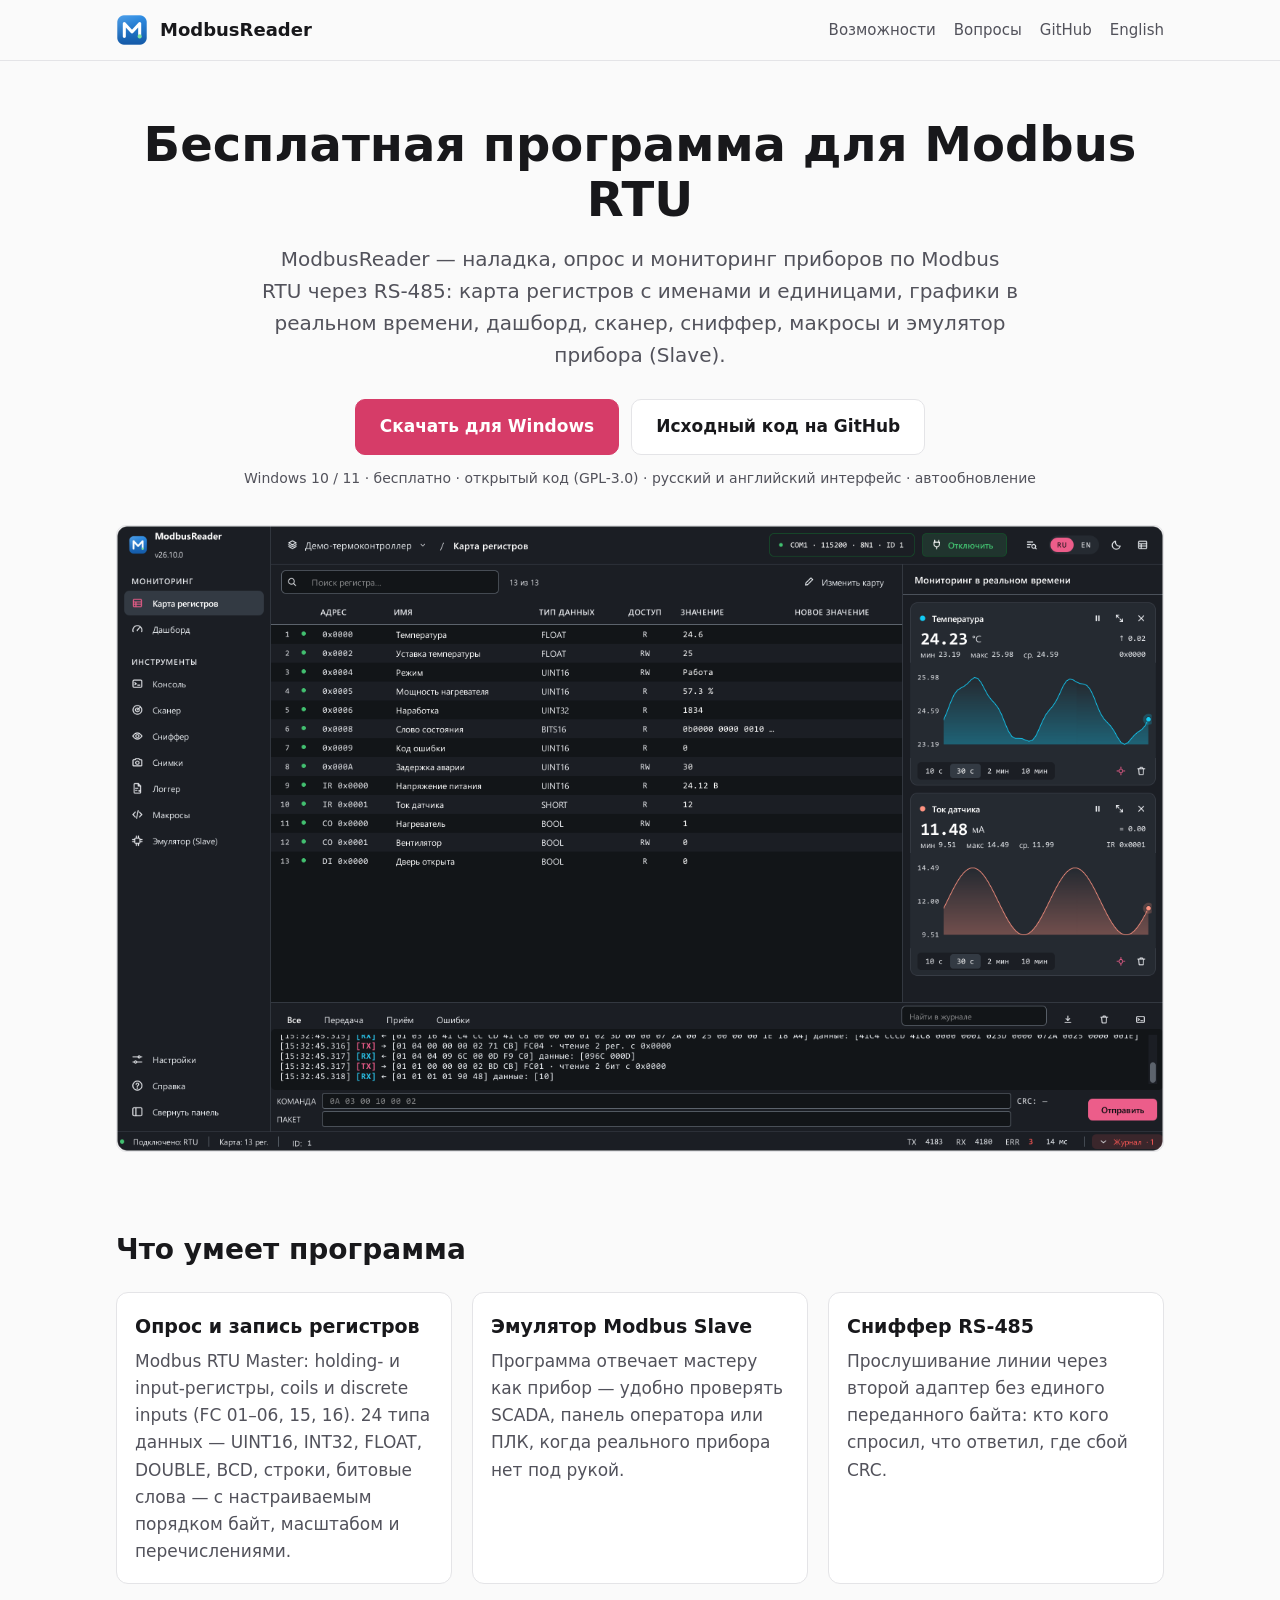
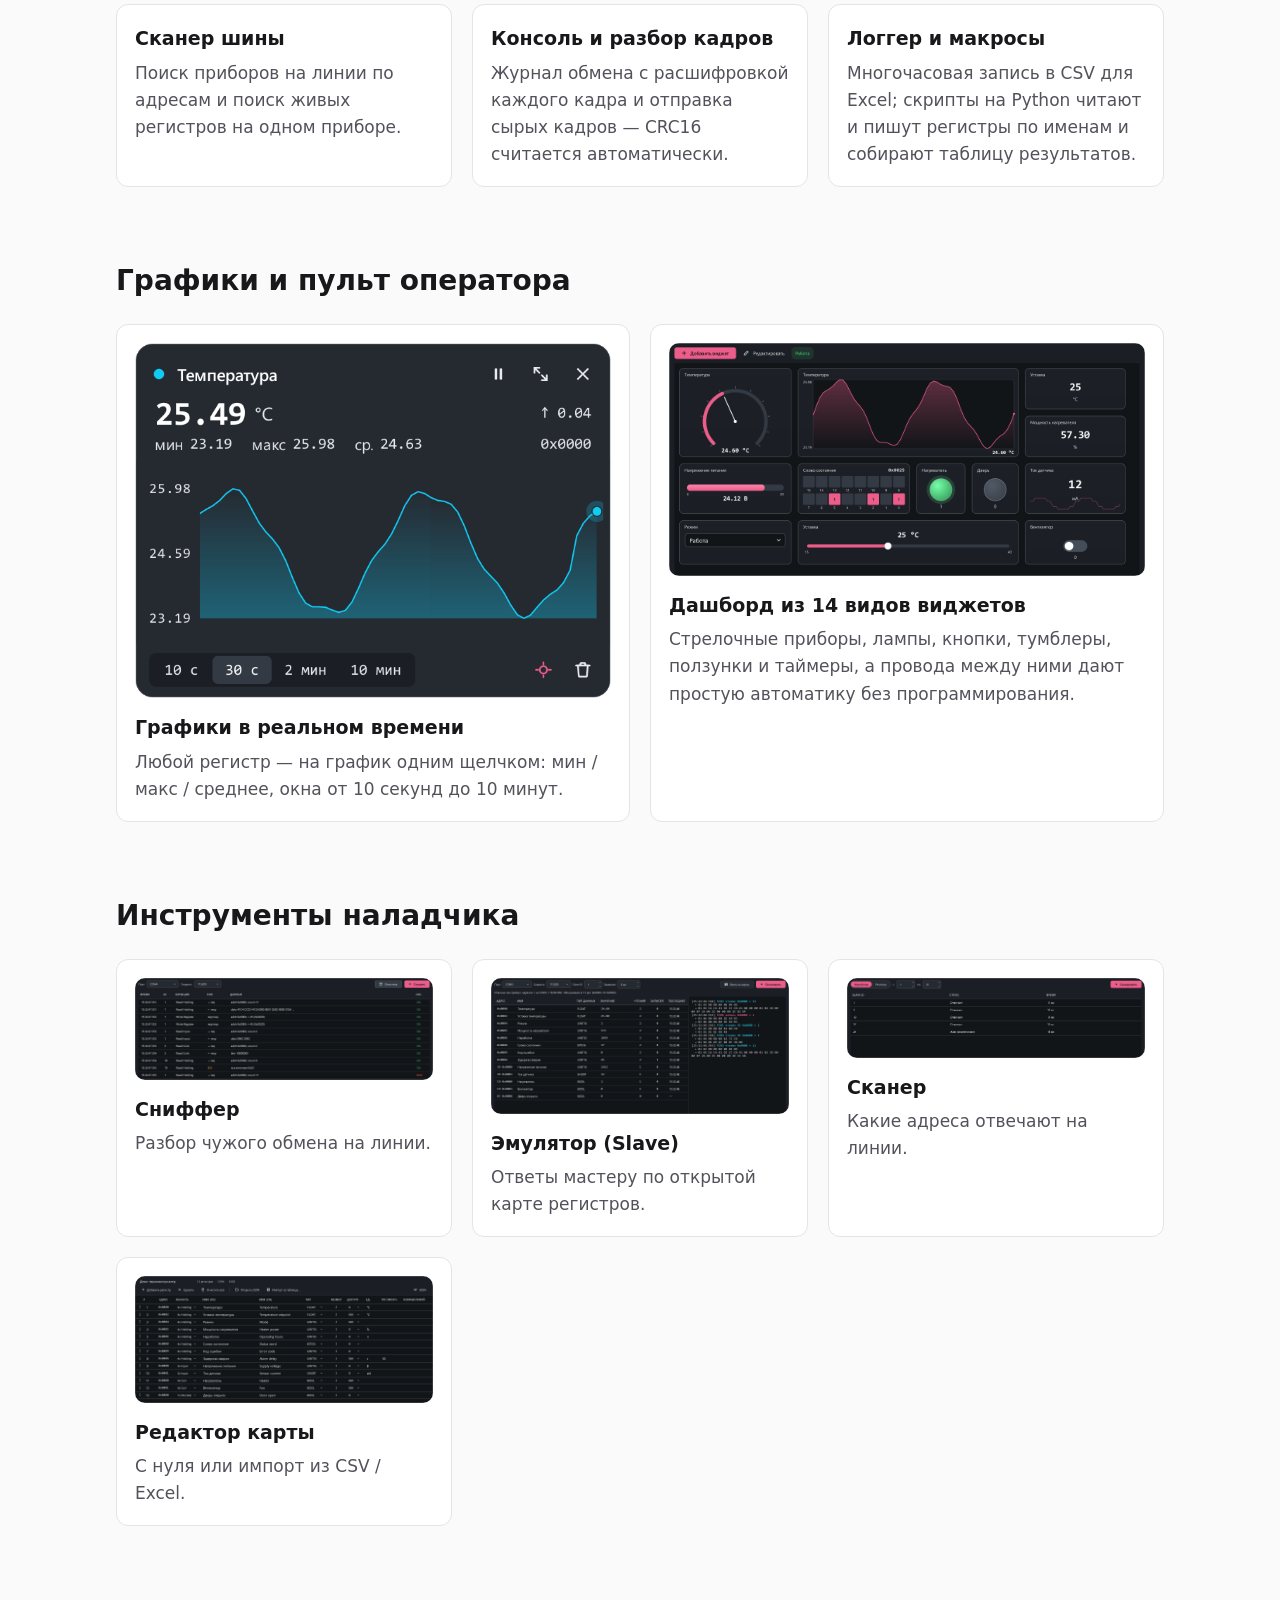
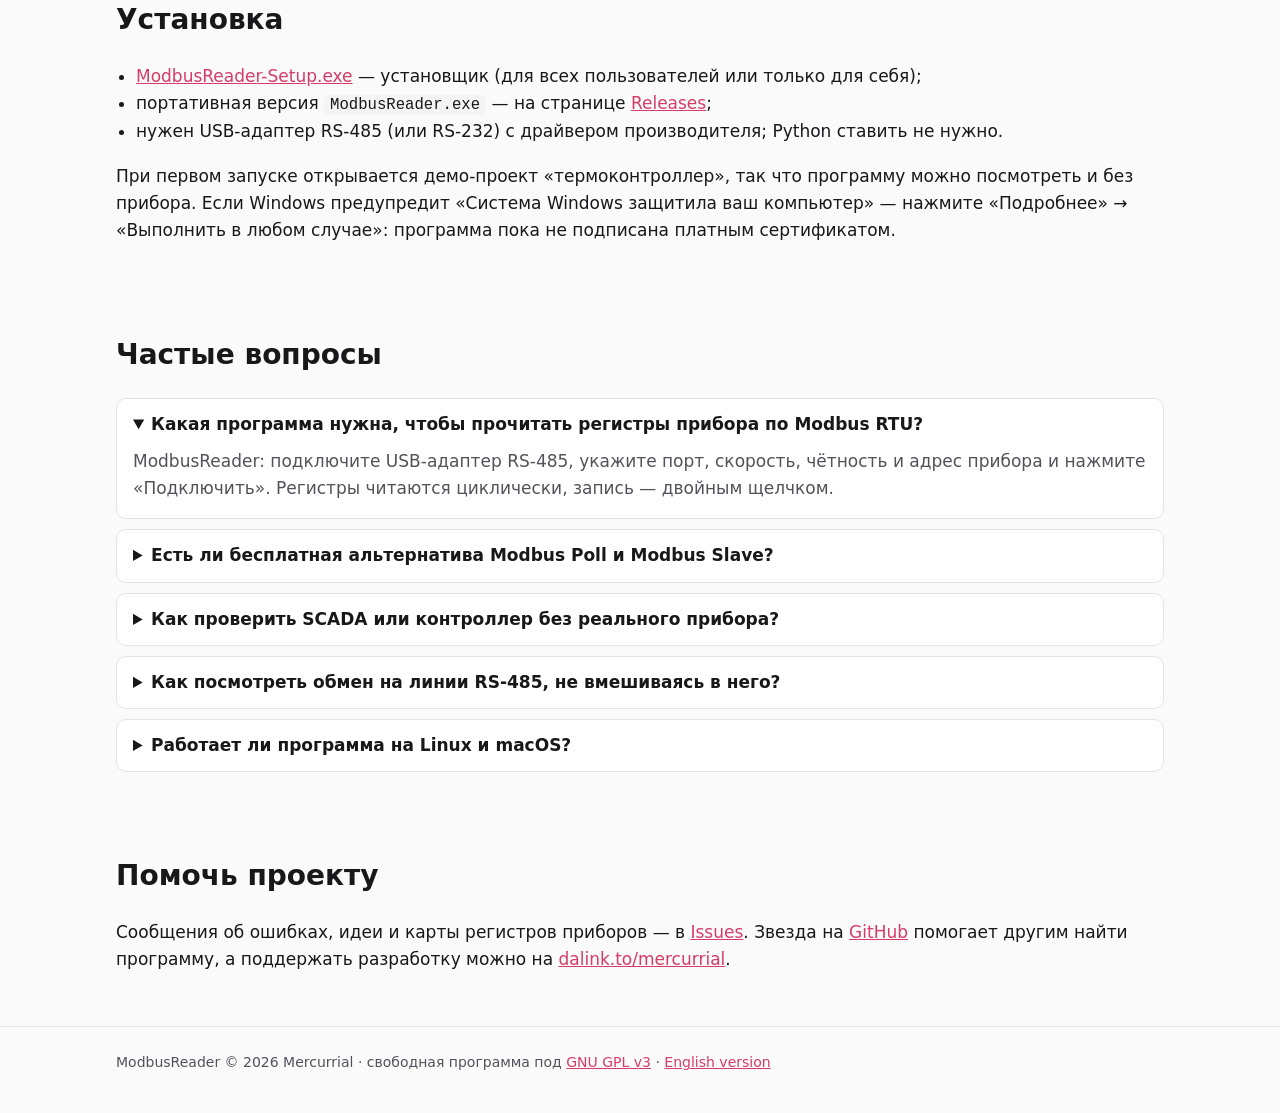
==== docs/index.html @ bf7ee302 "docs: a project site on GitHub Pages (Russian and English) docs/ becomes the site root: a landing pa" ====
<!doctype html>
<html lang="ru">
<head>
<meta charset="utf-8">
<meta name="viewport" content="width=device-width, initial-scale=1">
<title>ModbusReader — бесплатная программа для Modbus RTU и RS-485</title>
<meta name="description" content="Бесплатная программа для Windows для наладки и опроса приборов по Modbus RTU (RS-485): карта регистров, графики, дашборд, сканер, сниффер, макросы и эмулятор Modbus Slave. Открытый код, русский интерфейс.">
<meta name="keywords" content="modbus, modbus rtu, программа для modbus, rs-485, modbus master, modbus slave, эмулятор modbus, сниффер modbus, опрос регистров, modbus poll аналог">
<link rel="canonical" href="https://mercurrial.github.io/ModbusReader/">
<link rel="alternate" hreflang="ru" href="https://mercurrial.github.io/ModbusReader/">
<link rel="alternate" hreflang="en" href="https://mercurrial.github.io/ModbusReader/en/">
<link rel="alternate" hreflang="x-default" href="https://mercurrial.github.io/ModbusReader/">
<link rel="icon" type="image/png" href="images/icon.png">
<meta name="theme-color" content="#111114">
<meta property="og:type" content="website">
<meta property="og:site_name" content="ModbusReader">
<meta property="og:locale" content="ru_RU">
<meta property="og:title" content="ModbusReader — бесплатная программа для Modbus RTU">
<meta property="og:description" content="Наладка и мониторинг приборов по Modbus RTU (RS-485): регистры, графики, дашборд, сниффер, эмулятор Slave. Бесплатно, открытый код, Windows.">
<meta property="og:url" content="https://mercurrial.github.io/ModbusReader/">
<meta property="og:image" content="https://mercurrial.github.io/ModbusReader/images/social.png">
<meta property="og:image:width" content="1280">
<meta property="og:image:height" content="640">
<meta name="twitter:card" content="summary_large_image">
<link rel="stylesheet" href="site.css">
<script type="application/ld+json">
{
  "@context": "https://schema.org",
  "@type": "SoftwareApplication",
  "name": "ModbusReader",
  "alternateName": "Modbus Reader",
  "description": "Бесплатная программа для наладки и мониторинга приборов по Modbus RTU (RS-485): карта регистров, графики, дашборд, сканер, сниффер, макросы и эмулятор Modbus Slave.",
  "applicationCategory": "DeveloperApplication",
  "applicationSubCategory": "Industrial automation, Modbus RTU master and slave",
  "operatingSystem": "Windows 10, Windows 11",
  "softwareVersion": "26.10.1",
  "datePublished": "2026-10-20",
  "inLanguage": ["ru", "en"],
  "isAccessibleForFree": true,
  "license": "https://www.gnu.org/licenses/gpl-3.0.html",
  "url": "https://mercurrial.github.io/ModbusReader/",
  "downloadUrl": "https://github.com/Mercurrial/ModbusReader/releases/latest/download/ModbusReader-Setup.exe",
  "installUrl": "https://github.com/Mercurrial/ModbusReader/releases/latest",
  "codeRepository": "https://github.com/Mercurrial/ModbusReader",
  "image": "https://mercurrial.github.io/ModbusReader/images/social.png",
  "screenshot": "https://mercurrial.github.io/ModbusReader/images/main.png",
  "offers": { "@type": "Offer", "price": "0", "priceCurrency": "RUB" },
  "author": { "@type": "Person", "name": "Mercurrial", "url": "https://github.com/Mercurrial" }
}
</script>
<script type="application/ld+json">
{
  "@context": "https://schema.org",
  "@type": "FAQPage",
  "mainEntity": [
    { "@type": "Question", "name": "Какая программа нужна, чтобы прочитать регистры прибора по Modbus RTU?",
      "acceptedAnswer": { "@type": "Answer", "text": "ModbusReader — бесплатная программа для Windows: подключите USB-адаптер RS-485, укажите порт, скорость, чётность и адрес прибора и нажмите «Подключить». Регистры читаются циклически, запись — двойным щелчком по значению." } },
    { "@type": "Question", "name": "Есть ли бесплатная альтернатива Modbus Poll и Modbus Slave?",
      "acceptedAnswer": { "@type": "Answer", "text": "Да. ModbusReader работает и мастером (опрос приборов), и эмулятором прибора (Slave), бесплатно и с открытым кодом под GPL-3.0." } },
    { "@type": "Question", "name": "Как проверить SCADA или контроллер без реального прибора?",
      "acceptedAnswer": { "@type": "Answer", "text": "В режиме «Эмулятор (Slave)» ModbusReader отвечает мастеру как прибор по открытой карте регистров (FC 01–06, 15, 16). Для проверки на одном компьютере подойдёт пара виртуальных COM-портов, например com0com." } },
    { "@type": "Question", "name": "Как посмотреть обмен на линии RS-485, не вмешиваясь в него?",
      "acceptedAnswer": { "@type": "Answer", "text": "Сниффер ModbusReader слушает линию через второй адаптер, не передавая ни байта, и показывает запросы, ответы и ошибки CRC." } }
  ]
}
</script>
</head>
<body>

<header class="top">
  <div class="wrap">
    <img src="images/icon.png" alt="" width="32" height="32">
    <b>ModbusReader</b>
    <nav>
      <a class="opt" href="#features">Возможности</a>
      <a class="opt" href="#faq">Вопросы</a>
      <a href="https://github.com/Mercurrial/ModbusReader">GitHub</a>
      <a href="en/" hreflang="en" lang="en">English</a>
    </nav>
  </div>
</header>

<main>
<div class="wrap">

  <div class="hero">
    <h1>Бесплатная программа для&nbsp;Modbus RTU</h1>
    <p class="lead">ModbusReader — наладка, опрос и мониторинг приборов по Modbus RTU
      через RS-485: карта регистров с именами и единицами, графики в реальном времени,
      дашборд, сканер, сниффер, макросы и эмулятор прибора (Slave).</p>
    <div class="btns">
      <a class="btn primary" href="https://github.com/Mercurrial/ModbusReader/releases/latest/download/ModbusReader-Setup.exe">Скачать для Windows</a>
      <a class="btn" href="https://github.com/Mercurrial/ModbusReader">Исходный код на GitHub</a>
    </div>
    <p class="note">Windows 10 / 11 · бесплатно · открытый код (GPL-3.0) · русский и английский интерфейс · автообновление</p>
    <img class="shot" src="images/main.png" width="2880" height="1720"
         alt="Окно ModbusReader: карта регистров Modbus, живые графики и журнал обмена с разбором кадров">
  </div>

  <section id="features">
    <h2>Что умеет программа</h2>
    <div class="grid">
      <div class="card">
        <h3>Опрос и запись регистров</h3>
        <p>Modbus RTU Master: holding- и input-регистры, coils и discrete inputs
          (FC 01–06, 15, 16). 24 типа данных — UINT16, INT32, FLOAT, DOUBLE, BCD,
          строки, битовые слова — с настраиваемым порядком байт, масштабом и перечислениями.</p>
      </div>
      <div class="card">
        <h3>Эмулятор Modbus Slave</h3>
        <p>Программа отвечает мастеру как прибор — удобно проверять SCADA,
          панель оператора или ПЛК, когда реального прибора нет под рукой.</p>
      </div>
      <div class="card">
        <h3>Сниффер RS-485</h3>
        <p>Прослушивание линии через второй адаптер без единого переданного байта:
          кто кого спросил, что ответил, где сбой CRC.</p>
      </div>
      <div class="card">
        <h3>Сканер шины</h3>
        <p>Поиск приборов на линии по адресам и поиск живых регистров на одном приборе.</p>
      </div>
      <div class="card">
        <h3>Консоль и разбор кадров</h3>
        <p>Журнал обмена с расшифровкой каждого кадра и отправка сырых кадров —
          CRC16 считается автоматически.</p>
      </div>
      <div class="card">
        <h3>Логгер и макросы</h3>
        <p>Многочасовая запись в CSV для Excel; скрипты на Python читают и пишут
          регистры по именам и собирают таблицу результатов.</p>
      </div>
    </div>
  </section>

  <section>
    <h2>Графики и пульт оператора</h2>
    <div class="grid">
      <div class="card">
        <img src="images/trend.png" alt="График значения регистра Modbus в реальном времени" loading="lazy">
        <h3>Графики в реальном времени</h3>
        <p>Любой регистр — на график одним щелчком: мин / макс / среднее, окна от 10 секунд до 10 минут.</p>
      </div>
      <div class="card">
        <img src="images/dashboard.png" alt="Дашборд из виджетов: стрелочные приборы, лампы, кнопки" loading="lazy">
        <h3>Дашборд из 14 видов виджетов</h3>
        <p>Стрелочные приборы, лампы, кнопки, тумблеры, ползунки и таймеры, а провода
          между ними дают простую автоматику без программирования.</p>
      </div>
    </div>
  </section>

  <section>
    <h2>Инструменты наладчика</h2>
    <div class="grid">
      <div class="card"><img src="images/sniffer.png" alt="Сниффер Modbus RTU" loading="lazy"><h3>Сниффер</h3><p>Разбор чужого обмена на линии.</p></div>
      <div class="card"><img src="images/slave.png" alt="Эмулятор прибора Modbus Slave" loading="lazy"><h3>Эмулятор (Slave)</h3><p>Ответы мастеру по открытой карте регистров.</p></div>
      <div class="card"><img src="images/scanner.png" alt="Сканер адресов Modbus" loading="lazy"><h3>Сканер</h3><p>Какие адреса отвечают на линии.</p></div>
      <div class="card"><img src="images/editor.png" alt="Редактор карты регистров Modbus с импортом из Excel" loading="lazy"><h3>Редактор карты</h3><p>С нуля или импорт из CSV / Excel.</p></div>
    </div>
  </section>

  <section id="install">
    <h2>Установка</h2>
    <ul class="plain">
      <li><a href="https://github.com/Mercurrial/ModbusReader/releases/latest/download/ModbusReader-Setup.exe">ModbusReader-Setup.exe</a> — установщик (для всех пользователей или только для себя);</li>
      <li>портативная версия <code>ModbusReader.exe</code> — на странице <a href="https://github.com/Mercurrial/ModbusReader/releases/latest">Releases</a>;</li>
      <li>нужен USB-адаптер RS-485 (или RS-232) с драйвером производителя; Python ставить не нужно.</li>
    </ul>
    <p>При первом запуске открывается демо-проект «термоконтроллер», так что программу
      можно посмотреть и без прибора. Если Windows предупредит «Система Windows защитила
      ваш компьютер» — нажмите «Подробнее» → «Выполнить в любом случае»: программа пока
      не подписана платным сертификатом.</p>
  </section>

  <section id="faq">
    <h2>Частые вопросы</h2>
    <details open>
      <summary>Какая программа нужна, чтобы прочитать регистры прибора по Modbus RTU?</summary>
      <p>ModbusReader: подключите USB-адаптер RS-485, укажите порт, скорость, чётность и адрес
        прибора и нажмите «Подключить». Регистры читаются циклически, запись — двойным щелчком.</p>
    </details>
    <details>
      <summary>Есть ли бесплатная альтернатива Modbus Poll и Modbus Slave?</summary>
      <p>Да — ModbusReader работает и мастером, и эмулятором прибора, бесплатно и с открытым кодом.</p>
    </details>
    <details>
      <summary>Как проверить SCADA или контроллер без реального прибора?</summary>
      <p>Включите «Эмулятор (Slave)»: программа ответит мастеру по открытой карте регистров
        (FC 01–06, 15, 16). На одном компьютере подойдёт пара виртуальных COM-портов, например com0com.</p>
    </details>
    <details>
      <summary>Как посмотреть обмен на линии RS-485, не вмешиваясь в него?</summary>
      <p>Сниффер слушает линию через второй адаптер, ничего не передавая, и показывает запросы,
        ответы и ошибки CRC.</p>
    </details>
    <details>
      <summary>Работает ли программа на Linux и macOS?</summary>
      <p>Готовые сборки — для Windows. На Linux и macOS программу можно запустить из исходников
        (Python 3.10+), инструкция — в <a href="https://github.com/Mercurrial/ModbusReader#для-разработчиков">README</a>.</p>
    </details>
  </section>

  <section>
    <h2>Помочь проекту</h2>
    <p>Сообщения об ошибках, идеи и карты регистров приборов — в
      <a href="https://github.com/Mercurrial/ModbusReader/issues">Issues</a>.
      Звезда на <a href="https://github.com/Mercurrial/ModbusReader">GitHub</a> помогает другим найти программу,
      а поддержать разработку можно на <a href="https://dalink.to/mercurrial">dalink.to/mercurrial</a>.</p>
  </section>

</div>
</main>

<footer>
  <div class="wrap">ModbusReader © 2026 Mercurrial · свободная программа под
    <a href="https://github.com/Mercurrial/ModbusReader/blob/main/LICENSE">GNU GPL v3</a> ·
    <a href="en/" hreflang="en" lang="en">English version</a></div>
</footer>

</body>
</html>
---- docs/site.css ----
/* The project page (GitHub Pages, served from /docs). Plain CSS, no build. */
:root {
  --bg: #fafafa; --surface: #ffffff; --text: #18181b; --muted: #52525b;
  --line: #e4e4e7; --accent: #d63c68; --accent-fg: #ffffff; --code: #f4f4f5;
}
@media (prefers-color-scheme: dark) {
  :root {
    --bg: #111114; --surface: #1a1a1f; --text: #ececf1; --muted: #a1a1aa;
    --line: #2a2a31; --accent: #e8577f; --accent-fg: #ffffff; --code: #222228;
  }
}
* { box-sizing: border-box; }
html { -webkit-text-size-adjust: 100%; }
body {
  margin: 0; background: var(--bg); color: var(--text);
  font: 17px/1.6 system-ui, -apple-system, "Segoe UI", Roboto, sans-serif;
}
img { max-width: 100%; height: auto; display: block; border-radius: 10px; }
a { color: var(--accent); }
.wrap { max-width: 1080px; margin: 0 auto; padding: 0 16px; }
header.top { border-bottom: 1px solid var(--line); }
header.top .wrap { display: flex; align-items: center; gap: 12px; height: 60px; }
header.top img { width: 32px; height: 32px; border-radius: 7px; }
header.top b { font-size: 18px; }
header.top nav { margin-left: auto; display: flex; gap: 18px; font-size: 15px; }
header.top nav a { color: var(--muted); text-decoration: none; }
header.top nav a:hover { color: var(--text); }
.hero { padding: 56px 0 32px; text-align: center; }
.hero h1 { font-size: clamp(30px, 5vw, 48px); line-height: 1.15; margin: 0 0 16px; }
.hero p.lead { font-size: 20px; color: var(--muted); max-width: 760px; margin: 0 auto 28px; }
.btns { display: flex; gap: 12px; justify-content: center; flex-wrap: wrap; }
.btn {
  display: inline-block; padding: 13px 24px; border-radius: 10px; font-weight: 600;
  text-decoration: none; border: 1px solid var(--line); color: var(--text); background: var(--surface);
}
.btn.primary { background: var(--accent); border-color: var(--accent); color: var(--accent-fg); }
.note { font-size: 14px; color: var(--muted); margin-top: 12px; }
.shot { margin: 36px 0 8px; border: 1px solid var(--line); }
section { padding: 36px 0; }
h2 { font-size: 28px; margin: 0 0 20px; }
h3 { font-size: 19px; margin: 0 0 6px; }
.grid { display: grid; grid-template-columns: repeat(auto-fit, minmax(300px, 1fr)); gap: 20px; }
.card { background: var(--surface); border: 1px solid var(--line); border-radius: 12px; padding: 18px; }
.card img { margin-bottom: 14px; }
.card p { margin: 0; color: var(--muted); }
ul.plain { padding-left: 20px; }
details { background: var(--surface); border: 1px solid var(--line); border-radius: 10px; padding: 12px 16px; margin-bottom: 10px; }
summary { cursor: pointer; font-weight: 600; }
details p { color: var(--muted); margin: 10px 0 4px; }
code { background: var(--code); padding: 1px 6px; border-radius: 5px; font-size: 0.92em; }
footer { border-top: 1px solid var(--line); padding: 24px 0 40px; color: var(--muted); font-size: 14px; }
@media (max-width: 600px) {
  header.top nav a.opt { display: none; }
  .hero { padding-top: 36px; }
  .hero p.lead { font-size: 18px; }
}
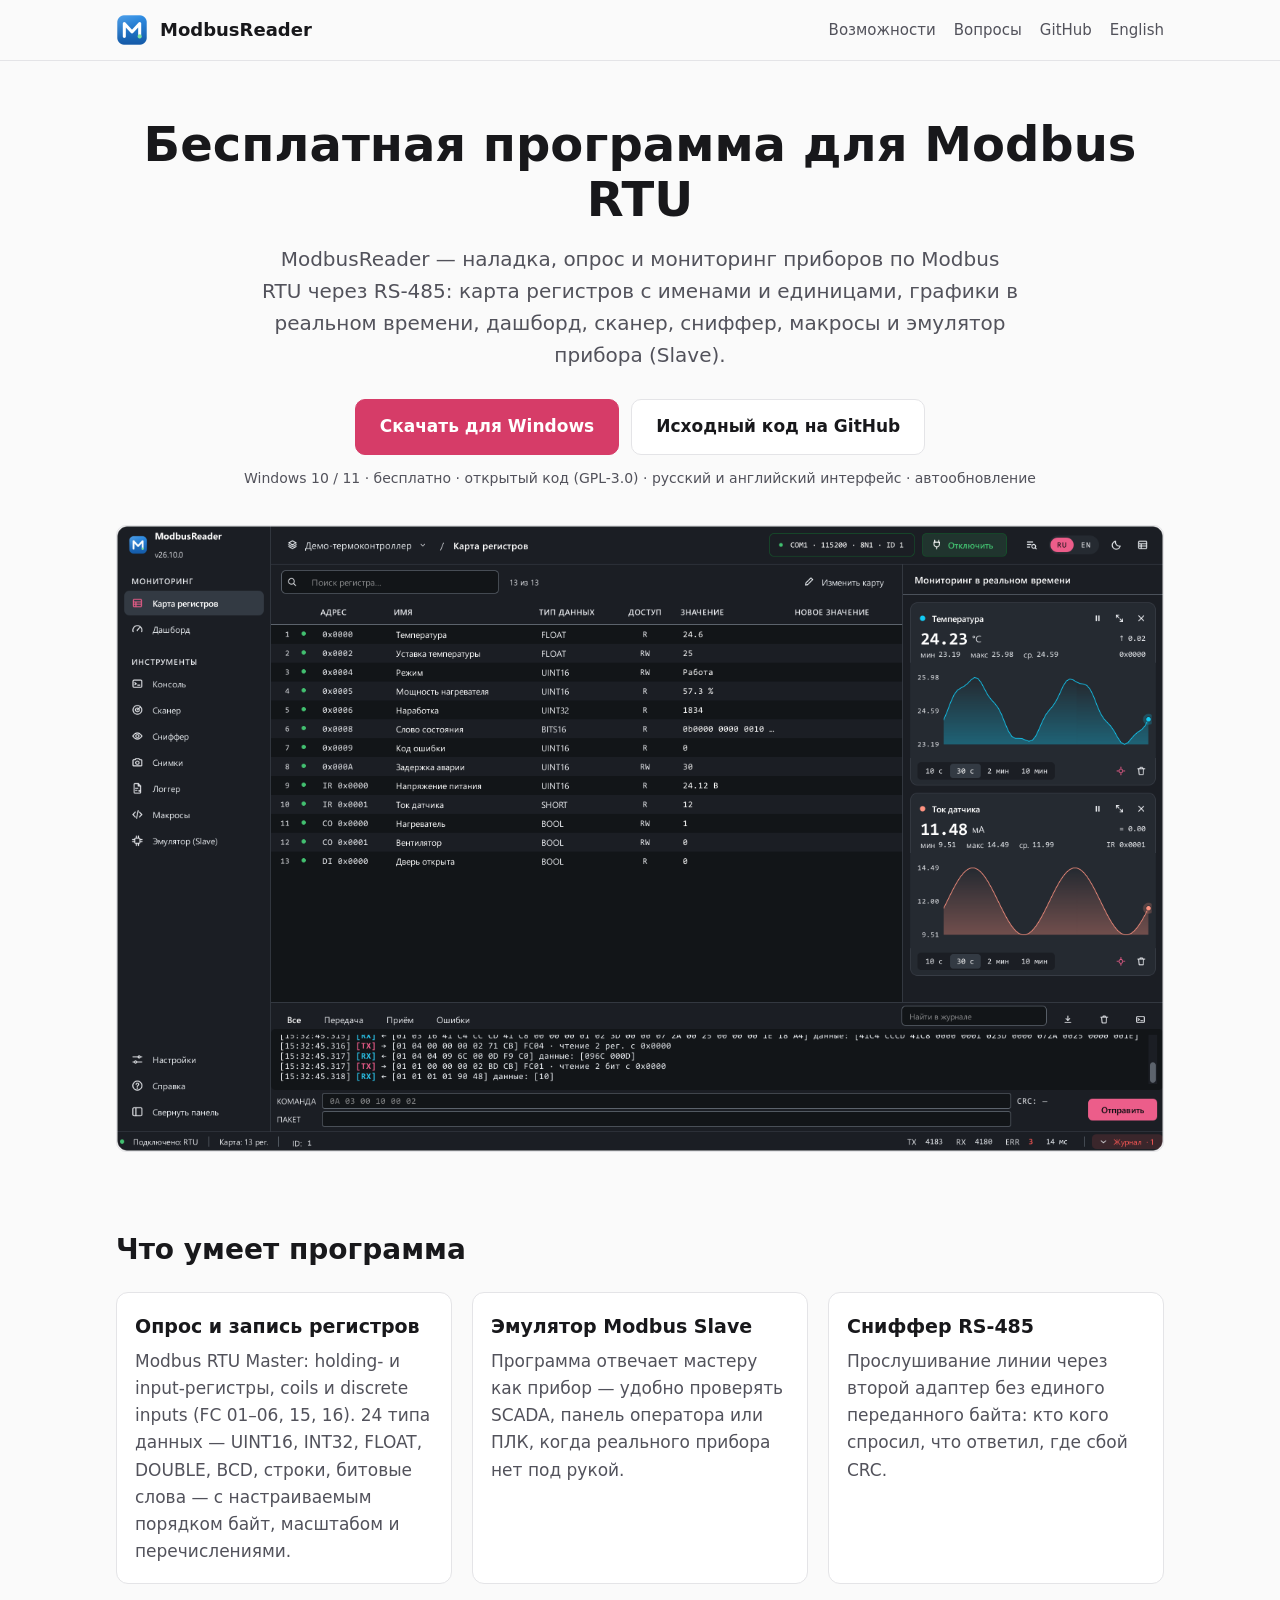
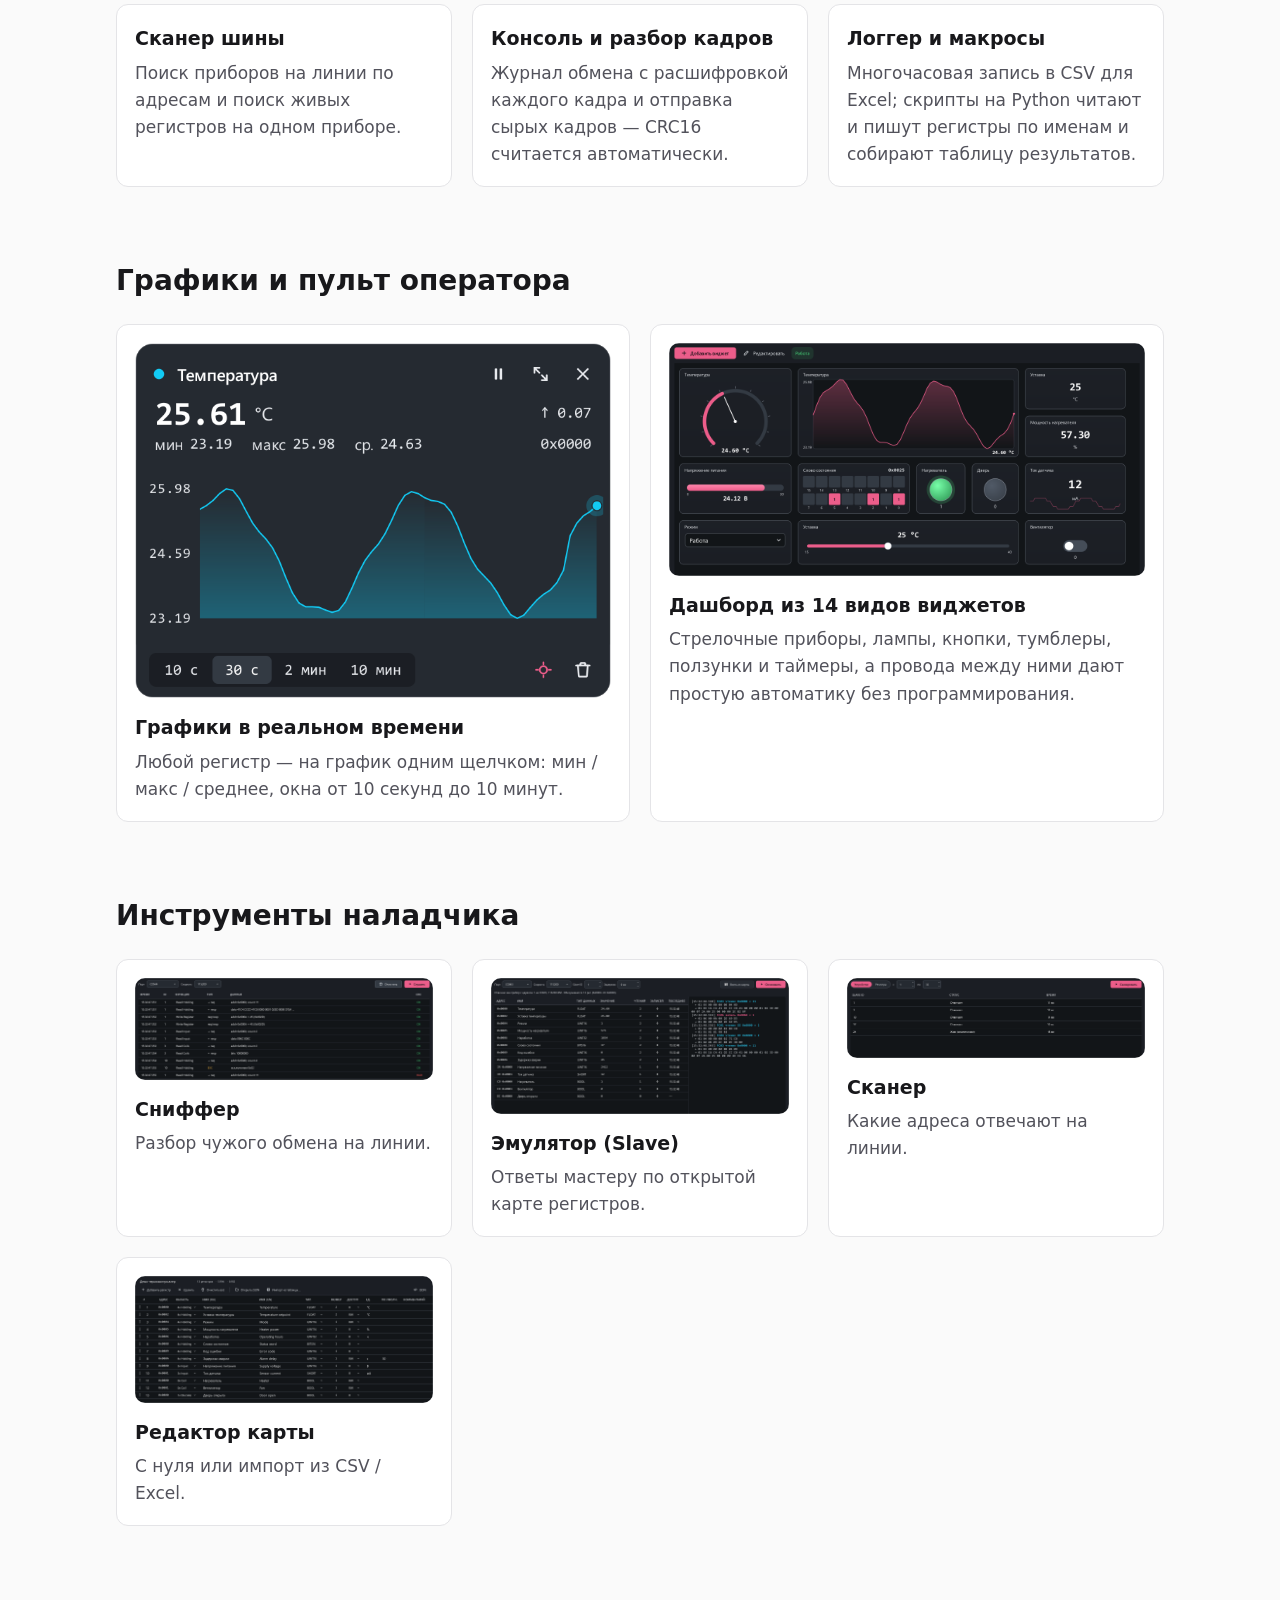
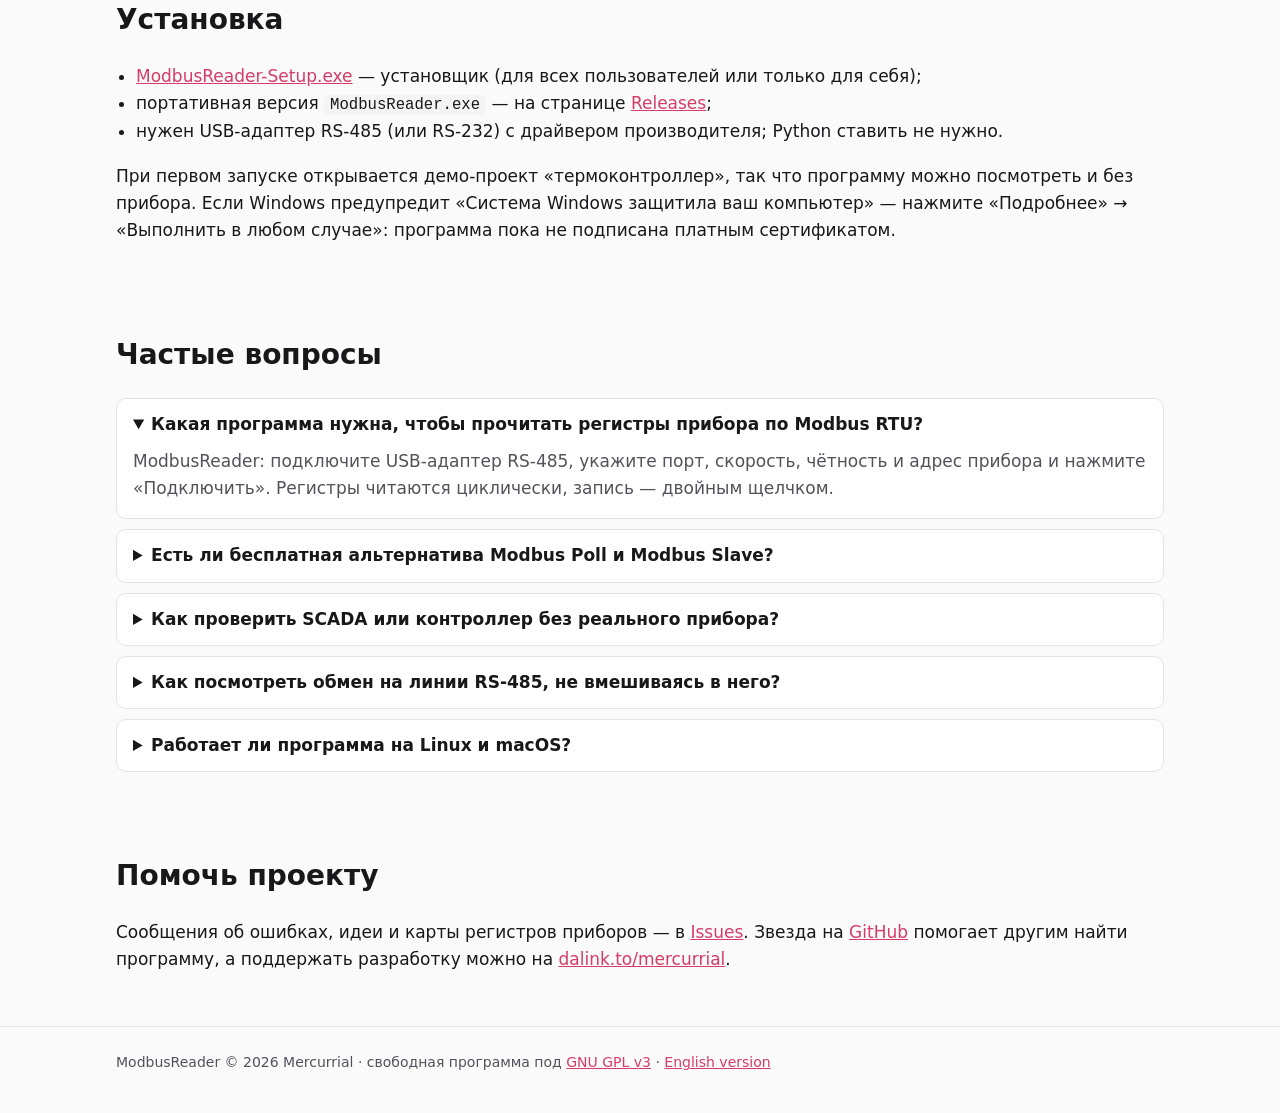
==== commit 953ab19b: "release: 26.10.2 Co-Authored-By: Claude Opus 5.5 <noreply@anthropic.com>" ====
--- a/docs/index.html
+++ b/docs/index.html
@@ -33,8 +33,8 @@
   "applicationCategory": "DeveloperApplication",
   "applicationSubCategory": "Industrial automation, Modbus RTU master and slave",
   "operatingSystem": "Windows 10, Windows 11",
-  "softwareVersion": "26.10.1",
-  "datePublished": "2026-10-20",
+  "softwareVersion": "26.10.2",
+  "datePublished": "2026-10-21",
   "inLanguage": ["ru", "en"],
   "isAccessibleForFree": true,
   "license": "https://www.gnu.org/licenses/gpl-3.0.html",
